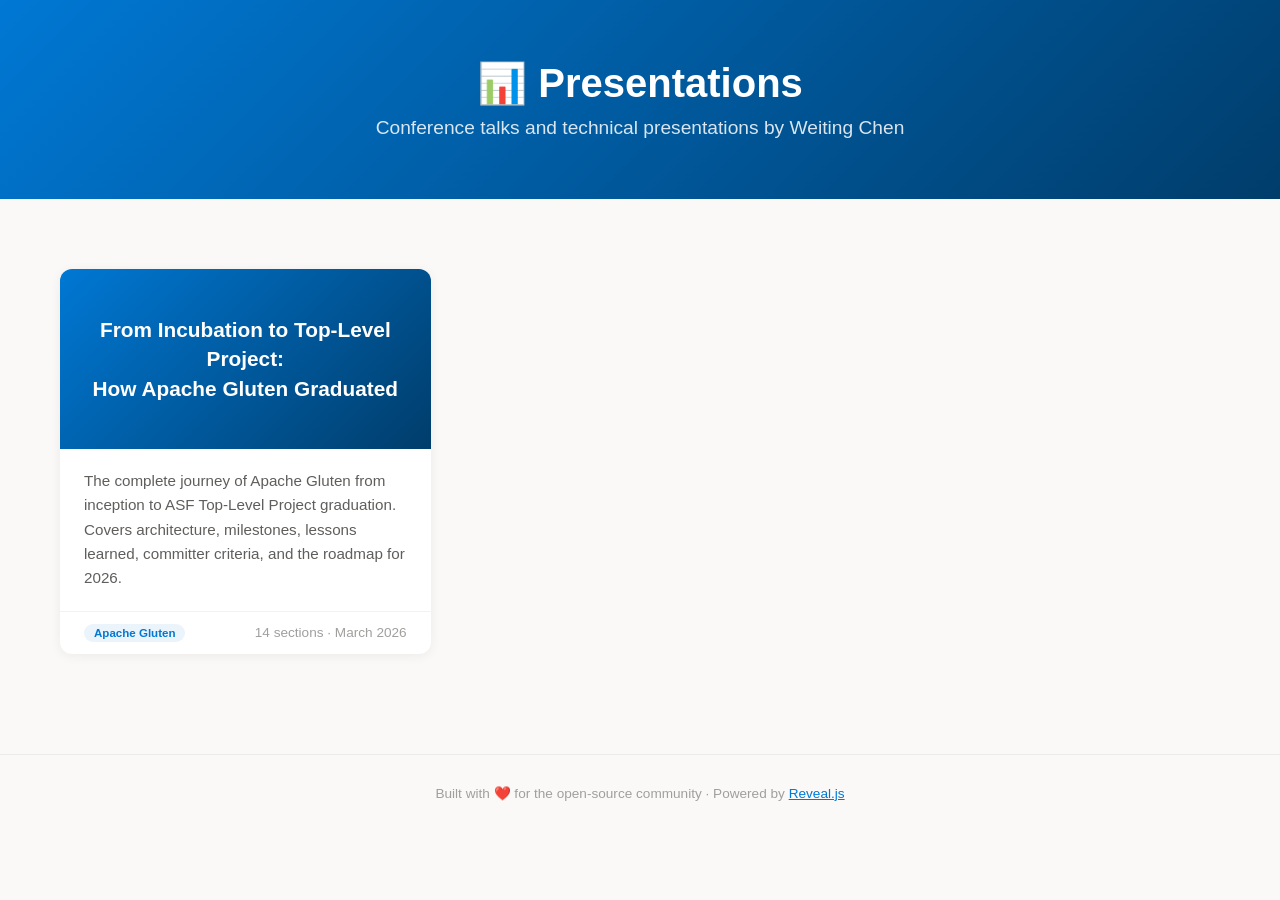
==== index.html @ a0f51038 "Add HTML presentation framework with Microsoft theme - Reveal.js-based slide engine with custom Micr" ====
<!DOCTYPE html>
<html lang="en">
<head>
  <meta charset="UTF-8">
  <meta name="viewport" content="width=device-width, initial-scale=1.0">
  <title>Presentations — Weiting Chen</title>
  <link rel="stylesheet" href="css/landing.css">
  <link rel="icon" href="data:image/svg+xml,<svg xmlns='http://www.w3.org/2000/svg' viewBox='0 0 100 100'><text y='.9em' font-size='90'>📊</text></svg>">
</head>
<body>

  <div class="header">
    <h1>📊 Presentations</h1>
    <p class="subtitle">Conference talks and technical presentations by Weiting Chen</p>
  </div>

  <div class="container">
    <div class="presentations-grid">

      <!-- Presentation 1: Apache Gluten Graduation -->
      <a href="presentations/apache-gluten-graduation/index.html" class="pres-card">
        <div class="card-banner">
          <h3>From Incubation to Top‑Level Project:<br>How Apache Gluten Graduated</h3>
        </div>
        <div class="card-body">
          <p>The complete journey of Apache Gluten from inception to ASF Top-Level Project graduation. Covers architecture, milestones, lessons learned, committer criteria, and the roadmap for 2026.</p>
        </div>
        <div class="card-meta">
          <span class="tag">Apache Gluten</span>
          <span>14 sections · March 2026</span>
        </div>
      </a>

      <!-- Add more presentations here in the future -->

    </div>
  </div>

  <div class="landing-footer">
    <p>Built with ❤️ for the open-source community · Powered by <a href="https://revealjs.com" style="color:#0078D4">Reveal.js</a></p>
  </div>

</body>
</html>
---- css/landing.css ----
/* Landing Page Styles */

:root {
  --ms-blue: #0078D4;
  --ms-dark-blue: #003D6B;
  --ms-light-blue: #50E6FF;
  --ms-gray-10: #FAF9F8;
  --ms-gray-20: #F3F2F1;
  --ms-gray-130: #323130;
  --ms-gray-150: #201F1E;
  --ms-white: #FFFFFF;
}

* {
  margin: 0;
  padding: 0;
  box-sizing: border-box;
}

body {
  font-family: 'Segoe UI', -apple-system, BlinkMacSystemFont, 'Helvetica Neue', Arial, sans-serif;
  background: var(--ms-gray-10);
  color: var(--ms-gray-150);
  min-height: 100vh;
}

/* Header */
.header {
  background: linear-gradient(135deg, var(--ms-blue), var(--ms-dark-blue));
  color: var(--ms-white);
  padding: 60px 40px;
  text-align: center;
}

.header h1 {
  font-size: 2.5em;
  font-weight: 700;
  margin-bottom: 10px;
}

.header .subtitle {
  font-size: 1.2em;
  font-weight: 300;
  opacity: 0.85;
}

/* Container */
.container {
  max-width: 1200px;
  margin: 0 auto;
  padding: 40px 20px;
}

/* Presentation Cards Grid */
.presentations-grid {
  display: grid;
  grid-template-columns: repeat(auto-fill, minmax(360px, 1fr));
  gap: 24px;
  margin-top: 30px;
}

/* Presentation Card */
.pres-card {
  background: var(--ms-white);
  border-radius: 12px;
  overflow: hidden;
  box-shadow: 0 2px 12px rgba(0,0,0,0.06);
  transition: transform 0.2s ease, box-shadow 0.2s ease;
  text-decoration: none;
  color: inherit;
  display: flex;
  flex-direction: column;
}

.pres-card:hover {
  transform: translateY(-4px);
  box-shadow: 0 8px 30px rgba(0,120,212,0.15);
}

.pres-card .card-banner {
  height: 180px;
  background: linear-gradient(135deg, var(--ms-blue), var(--ms-dark-blue));
  display: flex;
  align-items: center;
  justify-content: center;
  padding: 24px;
}

.pres-card .card-banner .card-icon {
  font-size: 4em;
  opacity: 0.3;
}

.pres-card .card-banner h3 {
  color: var(--ms-white);
  font-size: 1.3em;
  font-weight: 600;
  text-align: center;
  line-height: 1.4;
}

.pres-card .card-body {
  padding: 20px 24px;
  flex-grow: 1;
  display: flex;
  flex-direction: column;
}

.pres-card .card-body p {
  color: #605E5C;
  font-size: 0.95em;
  line-height: 1.6;
  flex-grow: 1;
}

.pres-card .card-meta {
  display: flex;
  justify-content: space-between;
  align-items: center;
  padding: 12px 24px;
  border-top: 1px solid var(--ms-gray-20);
  font-size: 0.85em;
  color: #A19F9D;
}

.pres-card .card-meta .tag {
  background: #EBF3FB;
  color: var(--ms-blue);
  padding: 3px 10px;
  border-radius: 12px;
  font-weight: 600;
  font-size: 0.85em;
}

/* Footer */
.landing-footer {
  text-align: center;
  padding: 30px;
  color: #A19F9D;
  font-size: 0.85em;
  border-top: 1px solid #EDEBE9;
  margin-top: 60px;
}

/* Responsive */
@media (max-width: 768px) {
  .header { padding: 40px 20px; }
  .header h1 { font-size: 1.8em; }
  .presentations-grid { grid-template-columns: 1fr; }
}
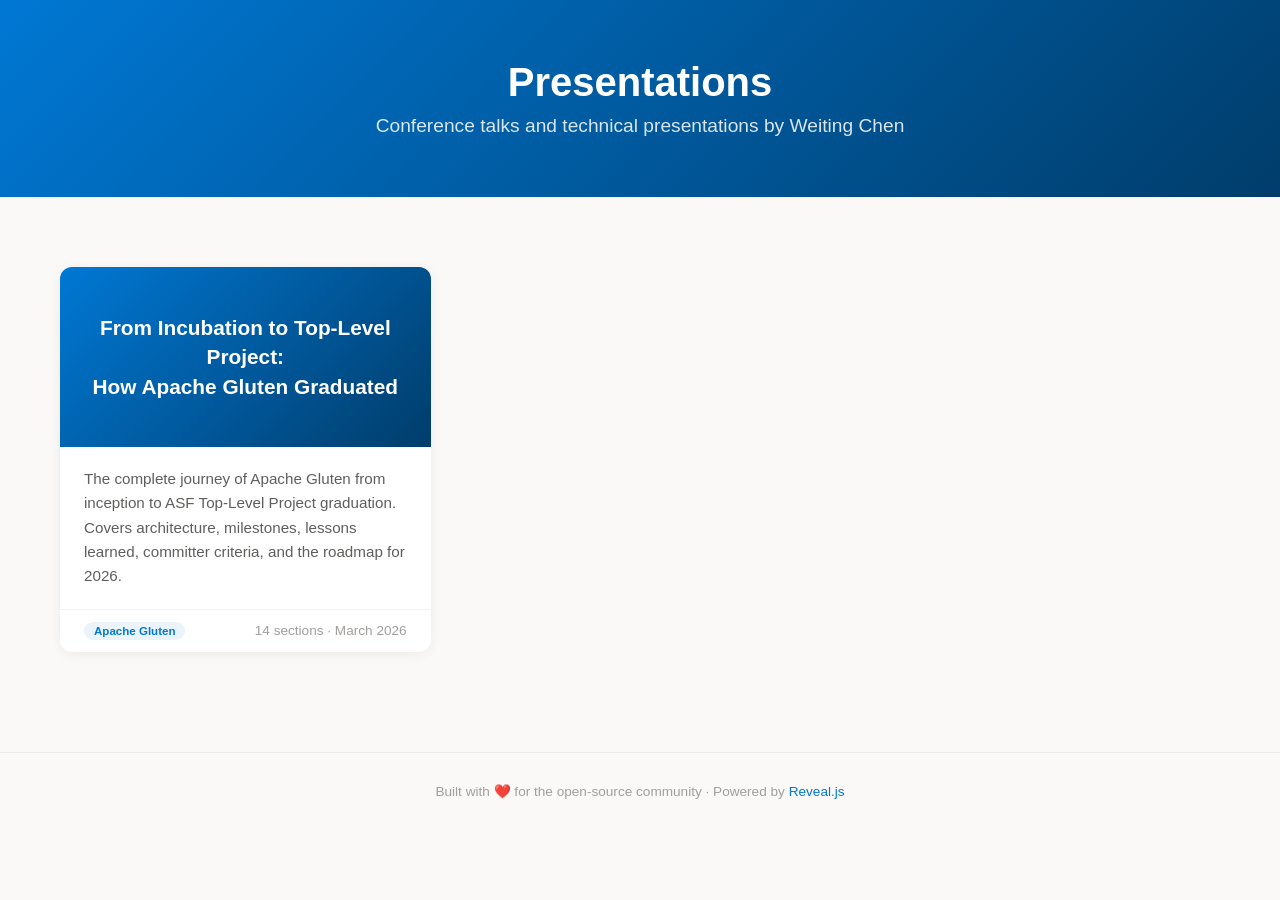
==== commit effcd749: "Polish: Apply Fluent Design feedback from GPT-5.1 and Claude Sonnet 4.5 Critical fixes: - Remove bro" ====
--- a/index.html
+++ b/index.html
@@ -10,7 +10,7 @@
 <body>
 
   <div class="header">
-    <h1>📊 Presentations</h1>
+    <h1>Presentations</h1>
     <p class="subtitle">Conference talks and technical presentations by Weiting Chen</p>
   </div>
 
@@ -37,7 +37,7 @@
   </div>
 
   <div class="landing-footer">
-    <p>Built with ❤️ for the open-source community · Powered by <a href="https://revealjs.com" style="color:#0078D4">Reveal.js</a></p>
+    <p>Built with ❤️ for the open-source community · Powered by <a href="https://revealjs.com">Reveal.js</a></p>
   </div>
 
 </body>
--- a/css/landing.css
+++ b/css/landing.css
@@ -73,8 +73,19 @@
 }
 
 .pres-card:hover {
-  transform: translateY(-4px);
-  box-shadow: 0 8px 30px rgba(0,120,212,0.15);
+  transform: translateY(-8px) scale(1.01);
+  box-shadow: 0 16px 48px rgba(0,120,212,0.25);
+}
+
+.pres-card:hover .card-banner {
+  background: linear-gradient(135deg, var(--ms-blue) 0%, var(--ms-light-blue) 100%);
+}
+
+.pres-card:focus-visible {
+  outline: 2px solid var(--ms-light-blue);
+  outline-offset: 3px;
+  box-shadow: 0 0 0 3px rgba(80,230,255,0.6),
+              0 8px 30px rgba(0,120,212,0.25);
 }
 
 .pres-card .card-banner {
@@ -142,6 +153,16 @@
   margin-top: 60px;
 }
 
+.landing-footer a {
+  color: var(--ms-blue);
+  text-decoration: none;
+}
+
+.landing-footer a:hover,
+.landing-footer a:focus-visible {
+  text-decoration: underline;
+}
+
 /* Responsive */
 @media (max-width: 768px) {
   .header { padding: 40px 20px; }
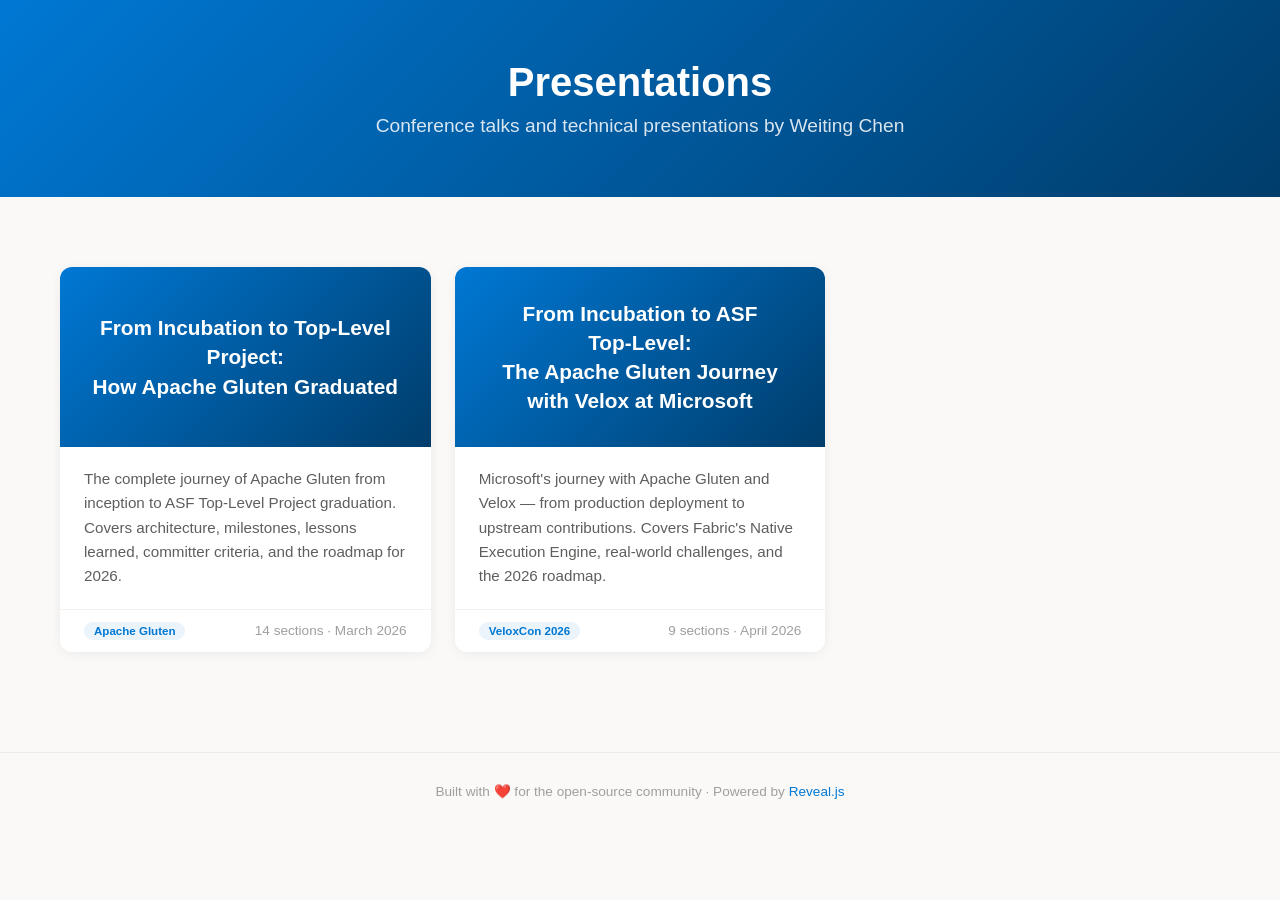
==== commit 65fdcec1: "Add VeloxCon 2026 presentation: Apache Gluten Journey with Velox at Microsoft Draft slide deck for V" ====
--- a/index.html
+++ b/index.html
@@ -31,6 +31,20 @@
         </div>
       </a>
 
+      <!-- Presentation 2: VeloxCon 2026 — Gluten Journey at Microsoft -->
+      <a href="presentations/veloxcon2026-gluten-microsoft/index.html" class="pres-card">
+        <div class="card-banner">
+          <h3>From Incubation to ASF Top‑Level:<br>The Apache Gluten Journey with Velox at Microsoft</h3>
+        </div>
+        <div class="card-body">
+          <p>Microsoft's journey with Apache Gluten and Velox — from production deployment to upstream contributions. Covers Fabric's Native Execution Engine, real-world challenges, and the 2026 roadmap.</p>
+        </div>
+        <div class="card-meta">
+          <span class="tag">VeloxCon 2026</span>
+          <span>9 sections · April 2026</span>
+        </div>
+      </a>
+
       <!-- Add more presentations here in the future -->
 
     </div>
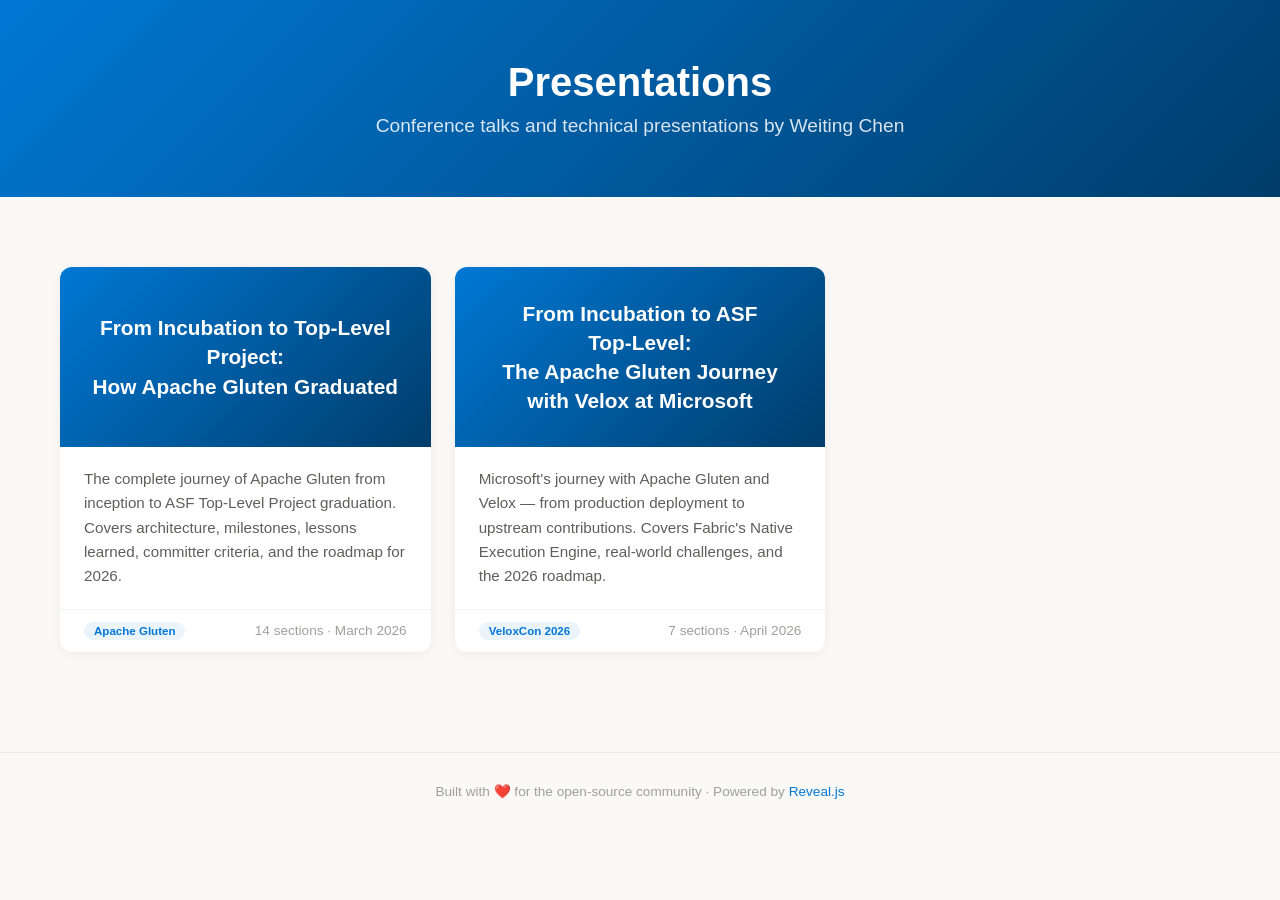
==== commit 6e1cea75: "Revise VeloxCon 2026 slides: consolidate, add references, deepen NEE features Applied feedback from " ====
--- a/index.html
+++ b/index.html
@@ -41,7 +41,7 @@
         </div>
         <div class="card-meta">
           <span class="tag">VeloxCon 2026</span>
-          <span>9 sections · April 2026</span>
+          <span>7 sections · April 2026</span>
         </div>
       </a>
 
